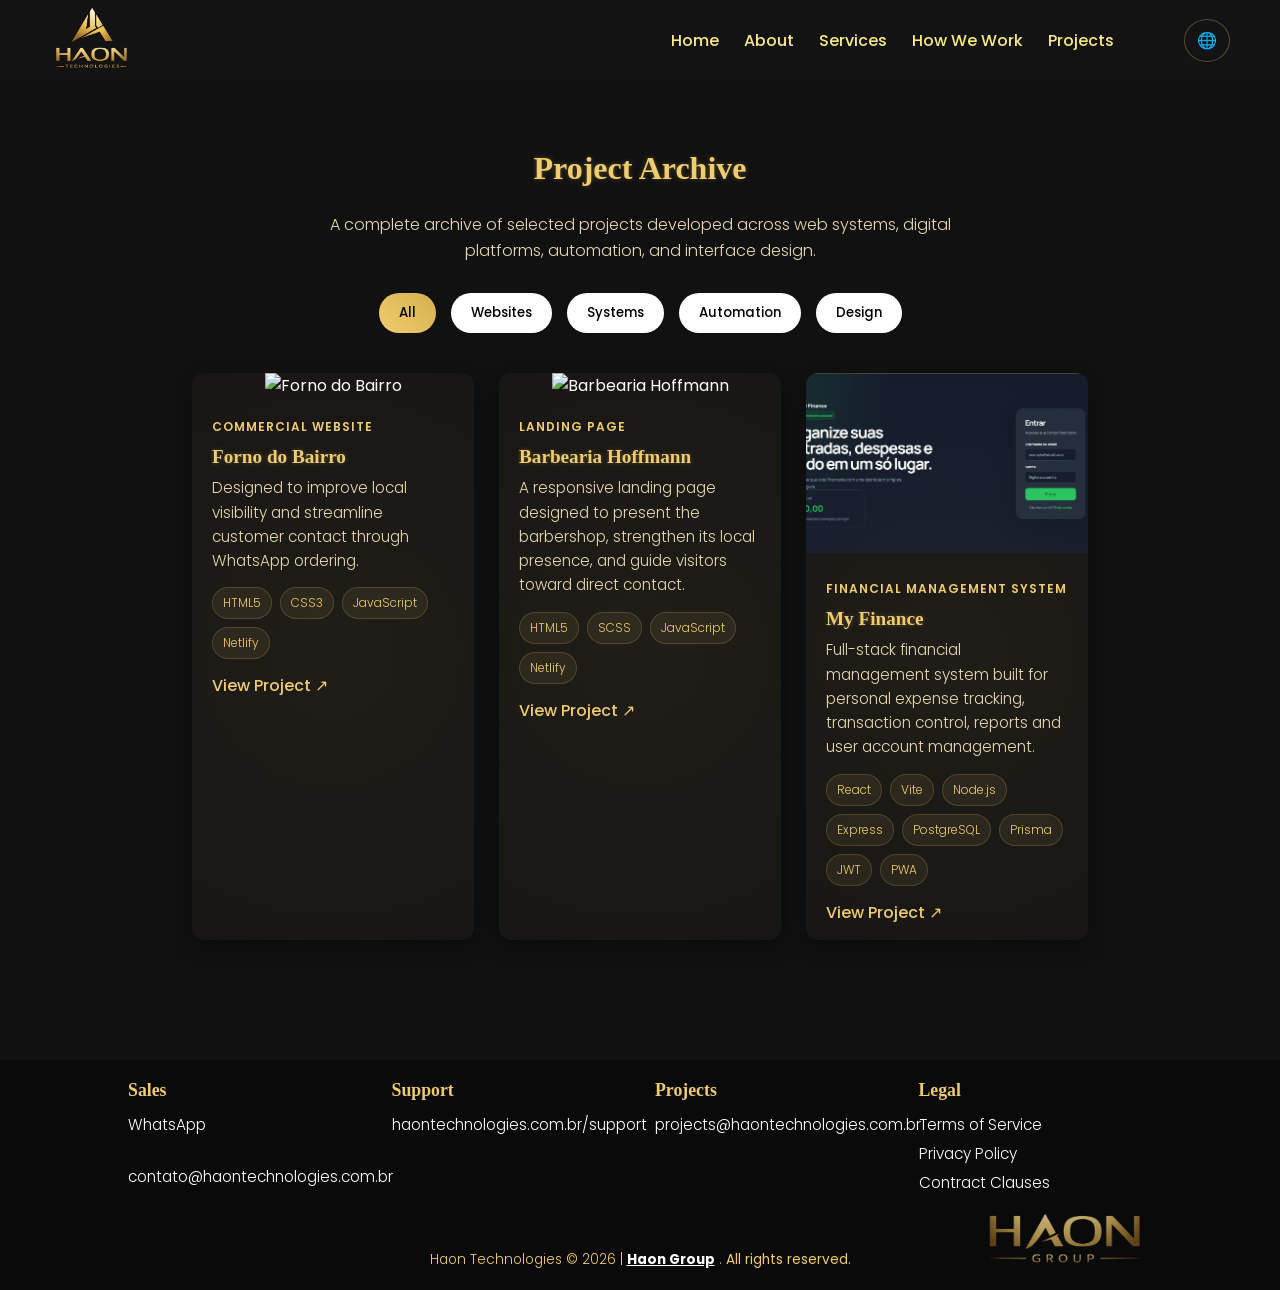
==== projects.html @ c5c193c4 "Add files via upload" ====
<!DOCTYPE html>
<html lang="en-US">

<head>
  <meta charset="UTF-8" />
  <meta name="viewport" content="width=device-width, initial-scale=1.0" />
  <title>Haon Technologies — Project Archive</title>

  <meta name="description" content="Selected projects and technical work developed by Haon Technologies." />

  <meta name="keywords" content="Haon Technologies, Portfolio, Web Development, Systems, Automation, Design" />

  <meta name="author" content="Haon Technologies" />
  <link rel="icon" href="imgs/icon.png" type="image/png" />

  <link rel="preconnect" href="https://fonts.googleapis.com">
  <link rel="preconnect" href="https://fonts.gstatic.com" crossorigin>
  <link href="https://fonts.googleapis.com/css2?family=Poppins:wght@300;400;600&display=swap" rel="stylesheet">

  <link rel="stylesheet" href="style.css" />
</head>

<body>
  <header>
    <div class="logo">
      <img src="imgs/favicon.png" class="logo-img" alt="Haon Technologies">
    </div>

    <nav class="nav-links">
      <ul>
        <li><a href="index.html" data-i18n="nav_home">Home</a></li>
        <li><a href="index.html#sobre" data-i18n="nav_about">About</a></li>
        <li><a href="index.html#servicos" data-i18n="nav_services">Services</a></li>
        <li><a href="index.html#como" data-i18n="nav_how">How We Work</a></li>
        <li><a class="active" href="index.html#projects" data-i18n="nav_portfolio">Projects</a></li>
      </ul>
    </nav>

    <div class="lang-dropdown">
      <button id="langBtn">🌐</button>

      <div class="lang-menu" id="langMenu">
        <div onclick="setLanguage('en')">
          <img src="imgs/us.png" alt="EN"> English
        </div>

        <div onclick="setLanguage('pt')">
          <img src="imgs/br.webp" alt="PT"> Português
        </div>
      </div>
    </div>

    <button class="menu-toggle">☰</button>
  </header>

  <section class="section" style="padding-top: 150px;">
    <h2 data-i18n="portfolio_archive_title">Project Archive</h2>

    <p data-i18n="portfolio_archive_text">
      A complete archive of selected projects developed across web systems,
      digital platforms, automation, and interface design.
    </p>

    <div class="filtros">
      <button class="filtro ativo" data-cat="Todos" data-i18n="filter_all">All</button>
      <button class="filtro" data-cat="Websites">Websites</button>
      <button class="filtro" data-cat="Systems">Systems</button>
      <button class="filtro" data-cat="Automation">Automation</button>
      <button class="filtro" data-cat="Design">Design</button>
    </div>

    <div class="portfolio-grid" id="portfolioGrid"></div>
  </section>

  <footer>
    <div class="footer-container">
      <div class="footer-section">
        <h3 data-i18n="sales_support">Sales</h3>
        <a href="https://wa.me/5599999999999" target="_blank">WhatsApp</a><br>
        <a href="mailto:contato@haontechnologies.com.br">contato@haontechnologies.com.br</a>
      </div>

      <div class="footer-section">
        <h3 data-i18n="technical_support">Support</h3>
        <a href="https://haontechnologies.com.br/suporte" target="_blank">haontechnologies.com.br/support</a>
      </div>

      <div class="footer-section">
        <h3 data-i18n="project_support">Projects</h3>
        <a href="mailto:projetos@haontechnologies.com.br">projects@haontechnologies.com.br</a>
      </div>

      <div class="footer-section">
        <h3 data-i18n="legal_title">Legal</h3>
        <a href="javascript:void(0)" id="termosLink" data-i18n="legal_terms">Terms of Service</a>
        <a href="javascript:void(0)" id="privacidadeLink" data-i18n="legal_privacy">Privacy Policy</a>
        <a href="javascript:void(0)" id="contratoLink" data-i18n="legal_contract">Contract Clauses</a>
      </div>
    </div>

    <p class="footer-bottom">
      Haon Technologies © 2026 |
      <span class="haongroup">
        <a href="https://haongroup.netlify.app" target="_blank" rel="noopener noreferrer">Haon Group</a>
      </span>. <span data-i18n="footer_rights">All rights reserved.</span>
      <img src="imgs/haongroup.png" alt="Haon Group" class="footer-icon" id="haongroupimg">
    </p>
  </footer>

  <script src="script.js"></script>
</body>

</html>
---- style.css ----
/* ====== VARIÁVEIS DE TEMA REFINADAS ====== */
:root {
  --bg1: #0a0a0a;
  --bg2: #1a1a1a;
  --bg3: #0a0a0a;

  --text: #ffffff;
  --text-muted: #e6d9b3;
  --nav-text: #f7eb82;

  --accent: #f0cc6e;
  --accent-hover: #d4b04f;

  --section: #0d0d0d;
  --section-alt: #111111;
  --card: #121212;
  --border: rgba(240,204,110,0.3);

  --hero1: #0a0a0a;
  --hero2: #1a1a1a;

  --header-bg: rgba(20, 20, 20, 0.85);

  --footer-bg: #0a0a0a;
  --footer-text: #fff;
  --footer-link: #ffffff;
  --footer-muted: #f0cc6e;
  --footer-accent: #fff;

  --chip-bg: #ffffff;
}

/* ====== ESTILO BASE ====== */
* {
  margin: 0;
  padding: 0;
  box-sizing: border-box;
  font-family: 'Poppins', sans-serif;
  scroll-behavior: smooth;
  user-select: none;
}

body {
  background: 
  linear-gradient(180deg, var(--bg1), var(--bg2), var(--bg3)),
  url('imgs/noise.png') no-repeat center/cover;
  background-attachment: fixed;
}

/* ------------------------------
   TIPOGRAFIA PREMIUM
--------------------------------*/
h1, h2, h3 {
  font-family: 'Playfair Display', serif;
  font-weight: 600;
}

p, a, span, li {
  font-family: 'Poppins', sans-serif;
  font-weight: 300;
}

/* ------------------------------
   CABEÇALHO
--------------------------------*/
header {
  height: 80px;
  display: flex;
  align-items: center;
  justify-content: space-between;
  padding: 0 50px;
  background: var(--header-bg);
  backdrop-filter: blur(10px);
  position: fixed;
  top: 0;
  left: 0;
  width: 100%;
  z-index: 1000;
  transition: all 0.3s ease;
}

.logo {
  font-size: 1.4rem;
  font-weight: 600;
  color: var(--accent);
  cursor: default;
}

.nav-links ul {
  display: flex;
  gap: 25px;
  list-style: none;
}

.nav-links a {
  text-decoration: none;
  color: var(--nav-text);
  font-weight: 500;
  transition: color 0.3s, letter-spacing 0.3s;
}

header.scrolled nav a {
  color: var(--accent);
}

.nav-links a:hover {
  color: var(--accent);
  letter-spacing: 1px;
}

/* ------------------------------
   HERO (INÍCIO)
--------------------------------*/
.hero {
  height: 110vh;
  background: linear-gradient(135deg, var(--hero1), var(--hero2)), url('imgs/team.jpg') no-repeat center/cover;
  color: #fff;
  display: flex;
  justify-content: center;
  align-items: center;
  text-align: center;
  padding: 0 20px;
  position: relative;
}

.hero::after {
  content: "";
  position: absolute;
  inset: 0;
  background: rgba(0,0,0,0.3);
}

.hero-content {
  max-width: 700px;
  animation: fadeInUp 1.2s ease forwards;
  opacity: 0;
  position: relative;
  z-index: 1;
}

.hero h1 {
  font-size: 2.8rem;
  margin-bottom: 15px;
  line-height: 1.3;
  color: var(--accent);
  text-shadow: 0 0 10px rgba(240,204,110,0.5);
}

.hero p {
  font-size: 1.1rem;
  color: var(--text-muted);
  margin-bottom: 25px;
}

.btn {
  background: linear-gradient(45deg, #f0cc6e, #d4b04f);
  color: #000;
  padding: 12px 28px;
  border-radius: 30px;
  text-decoration: none;
  font-weight: 600;
  letter-spacing: 0.5px;
  text-transform: uppercase;
  transition: all 0.3s ease;
}

.btn:hover {
  background: linear-gradient(45deg, #d4b04f, #f0cc6e);
  transform: scale(1.08);
  box-shadow: 0 8px 20px rgba(240,204,110,0.5);
}

/* ------------------------------
   SEÇÕES GERAIS
--------------------------------*/
.section {
  padding: 120px 15%;
  text-align: center;
  background: var(--section);
  color: var(--text);
  animation: fadeIn 1s ease forwards;
  opacity: 0;
}

.section:nth-child(even) {
  background: var(--section-alt);
}

.section h2 {
  font-size: 2rem;
  margin-bottom: 25px;
  color: var(--accent);
  text-shadow: 0 0 5px rgba(240,204,110,0.3);
}

.section p {
  max-width: 700px;
  margin: 0 auto;
  font-weight: 300;
  color: var(--text-muted);
  line-height: 1.6;
}

/* ------------------------------
   CARDS DE SERVIÇOS
--------------------------------*/
.cards {
  display: flex;
  justify-content: center;
  flex-wrap: wrap;
  gap: 25px;
  margin-top: 40px;
}

.card {
  background: var(--card);
  border-radius: 12px;
  box-shadow: 0 8px 20px rgba(0,0,0,0.35);
  width: 280px;
  padding: 20px;
  transition: all 0.3s ease;
  animation: fadeInUp 1s ease forwards, float 4s ease-in-out infinite;
  border: 1px solid var(--border);
}

.card:hover {
  transform: translateY(-15px) scale(1.05);
  box-shadow: 0 10px 25px rgba(240,204,110,0.35);
}

.card img {
  width: 100%;
  border-radius: 10px;
  margin-bottom: 15px;
  opacity: 0.9; /* sutil para não brigar com o fundo preto */
  transition: transform 0.3s ease, opacity 0.3s ease;
}

.card:hover img {
  transform: scale(1.03);
  opacity: 1;
}

/* ------------------------------
   FORMULÁRIO
--------------------------------*/
.form {
  display: flex;
  flex-direction: column;
  max-width: 400px;
  margin: 0 auto;
  gap: 15px;
}

.form input,
.form textarea {
  padding: 12px 15px;
  border: 1px solid var(--border);
  border-radius: 8px;
  font-size: 1rem;
  resize: none;
  background: var(--card);
  color: var(--text);
  transition: all 0.3s ease;
}

.form input:focus,
.form textarea:focus {
  border-color: var(--accent);
  box-shadow: 0 0 10px rgba(240,204,110,0.3);
  outline: none;
}

.form button {
  background: linear-gradient(45deg, #f0cc6e, #d4b04f);
  color: #000;
  border: none;
  padding: 12px;
  border-radius: 8px;
  font-weight: 600;
  cursor: pointer;
  transition: all 0.3s ease;
}

.form button:hover {
  background: linear-gradient(45deg, #d4b04f, #f0cc6e);
  box-shadow: 0 6px 15px rgba(240,204,110,0.5);
}

/* ------------------------------
   ANIMAÇÕES
--------------------------------*/
@keyframes fadeIn {
  from { opacity: 0; transform: translateY(40px); }
  to { opacity: 1; transform: translateY(0); }
}

@keyframes fadeInUp {
  from { opacity: 0; transform: translateY(30px); }
  to { opacity: 1; transform: translateY(0); }
}

@keyframes float {
  0% { transform: translateY(0px); }
  50% { transform: translateY(-10px); }
  100% { transform: translateY(0px); }
}

/* ------------------------------
   RESPONSIVIDADE
--------------------------------*/
@media (max-width: 768px) {
  header { padding: 15px 25px; }
  nav ul { gap: 15px; }
  .section { padding: 80px 10%; }
  .cards { flex-direction: column; align-items: center; }
  .hero h1 { font-size: 2rem; }
}

/* ------------------------------
   CARD WHATSAPP FLUTUANTE
--------------------------------*/
.whatsapp-card {
  position: fixed;
  bottom: 20px;
  right: 20px;
  width: 60px;
  height: 60px;
  background: linear-gradient(45deg, #25D366, #1ebe5d);
  border-radius: 50%;
  display: flex;
  justify-content: center;
  align-items: center;
  box-shadow: 0 5px 15px rgba(240,204,110,0.2);
  z-index: 1001;
  transition: transform 0.3s, box-shadow 0.3s;
}

.whatsapp-card:hover {
  transform: translateY(-5px);
  box-shadow: 0 8px 20px rgba(240,204,110,0.35);
}

.whatsapp-card img {
  width: 32px;
  height: 32px;
}

/* ------------------------------
   LOGO
--------------------------------*/
.logo-img { max-height: 100%; width: 15%; display: block; cursor: pointer; }
.img-logo { max-height: 100%; width: 40%; }

/* ------------------------------
   FOOTER
--------------------------------*/
footer {
  background: var(--footer-bg);
  color: var(--footer-text);
  padding: 20px 10%;
  font-size: 0.95rem;
}

.footer-container {
  display: flex;
  flex-wrap: wrap;
  gap: 30px;
  justify-content: space-between;
  margin-bottom: 20px;
}

.footer-section {
  flex: 1 1 200px;
  min-width: 180px;
}

.footer-section h3 {
  color: var(--accent);
  margin-bottom: 12px;
}

.footer-section a {
  color: var(--footer-link);
  text-decoration: none;
  transition: color 0.3s;
}

.footer-section a:hover {
  color: var(--accent);
}

.footer-bottom {
  margin-top: 50px;
  text-align: center;
  font-size: 0.85rem;
  color: var(--footer-muted);
  position: relative; /* necessário para o posicionamento absoluto do ícone */
}

.footer-icon {
  position: absolute;
  right: 0;       /* canto inferior direito */
  bottom: 0;
  width: 15%;    /* ajusta o tamanho conforme necessário */
  height: auto;
  transform: translate(-10px, -5px); /* ajusta distância do canto */
  opacity: 0.8;   /* leve transparência para ficar discreto */
  cursor: pointer;
}

.footer-bottom span {
  color: inherit;
  font-weight: normal;
  cursor: default;
  text-decoration: none;
}

.footer-bottom .haongroup a {
  color: #fff;
  font-weight: bold;
  text-decoration: underline;
  cursor: pointer;
}

.haongroup a {
  color: #fff;
}

.haon-footer{
border-top:1px solid var(--accent);
}

.footer-section a {
  display: block;
  color: var(--footer-link);
  text-decoration: none;
  transition: color 0.3s;
  margin-bottom: 6px;
}

@media (max-width: 768px) {
  .footer-bottom {
    position: static; /* permite empilhar texto e imagem */
    display: flex;
    flex-direction: column;
    align-items: center;
    gap: 10px; /* espaço entre texto e imagem */
  }

  .footer-icon {
    position: static; /* remove o absolute */
    width: 130px; /* um pouco maior que no desktop */
    transform: none; /* remove o translate */
    opacity: 1; /* opcional, mais visível */
  }
}

/* ------------------------------
   FILTROS & PORTFOLIO
--------------------------------*/
.filtros {
  margin: 30px 0;
  display: flex;
  justify-content: center;
  gap: 15px;
  flex-wrap: wrap;
}

.filtro {
  background: var(--chip-bg);
  border: none;
  padding: 10px 20px;
  border-radius: 30px;
  cursor: pointer;
  font-weight: 500;
  transition: all 0.3s ease;
}

.filtro:hover,
.filtro.ativo {
  background: linear-gradient(45deg, #f0cc6e, #d4b04f);
  color: #000;
}

.portfolio-grid {
  display: grid;
  grid-template-columns: repeat(auto-fit, minmax(280px, 1fr));
  gap: 25px;
  margin-top: 40px;
}

.projeto-card {
  background: var(--card);
  border-radius: 12px;
  overflow: hidden;
  box-shadow: 0 8px 20px rgba(0,0,0,0.35);
  transition: all 0.3s ease;
  animation: float 5s ease-in-out infinite;
}

.projeto-card:hover {
  transform: translateY(-10px);
  box-shadow: 0 10px 25px rgba(240,204,110,0.35);
}

.projeto-card img { width: 100%; height: 180px; object-fit: cover; }

.projeto-info { padding: 15px 20px; text-align: left; }

.projeto-info h3 {
  color: var(--accent);
  margin-bottom: 8px;
  font-size: 1.2rem;
  text-shadow: 0 0 5px rgba(240,204,110,0.3);
}

.projeto-info p {
  font-size: 0.95rem;
  color: var(--text-muted);
  margin-bottom: 10px;
}

.projeto-info a {
  text-decoration: none;
  color: var(--accent);
  font-weight: 500;
  transition: color 0.3s;
}

.projeto-info a:hover { color: var(--accent-hover); }

/* ------------------------------
   MODAL
--------------------------------*/
.modal {
  display: none;
  position: fixed;
  z-index: 9999;
  left: 0;
  top: 0;
  width: 100%;
  height: 100%;
  background: rgba(0,0,0,0.7);
  justify-content: center;
  align-items: center;
  padding: 20px;
}

.modal-content {
  background: var(--section);
  color: var(--text);
  border-radius: 8px;
  max-width: 700px;
  width: 100%;
  padding: 30px;
  box-shadow: 0 0 20px rgba(240,204,110,0.25);
  font-family: 'Poppins', sans-serif;
  line-height: 1.6;
  overflow-y: auto;
  max-height: 80vh;
}

.close {
  float: right;
  font-size: 24px;
  cursor: pointer;
  color: #555;
}

.close:hover {
  color: var(--accent-hover);
}

/* ------------------------------
   DARK MODE OVERRIDES
--------------------------------*/
body.dark nav a { color: var(--nav-text); }
body.dark .hero p { color: var(--text-muted); }
body.dark .projeto-card { box-shadow: 0 4px 15px rgba(0,0,0,0.45); }

/* ------------------------------
   BOTÃO TEMA
--------------------------------*/
.theme-toggle {
  position: fixed;
  bottom: 100px;
  right: 25px;
  width: 55px;
  height: 55px;
  border-radius: 50%;
  border: none;
  cursor: pointer;
  background: linear-gradient(135deg, var(--accent), var(--accent-hover));
  box-shadow: 0 0 20px rgba(240,204,110,0.35);
  display: flex;
  align-items: center;
  justify-content: center;
  font-size: 22px;
  color: white;
  z-index: 2000;
  transition: transform 0.3s ease, box-shadow 0.3s ease;
}

.theme-toggle:hover {
  transform: scale(1.1);
  box-shadow: 0 0 25px var(--accent-hover);
}

.projeto-card {
  position: relative;
  overflow: hidden;
}

.projeto-card::before {
  content: '';
  position: absolute;
  top: var(--y, 50%);
  left: var(--x, 50%);
  width: 200%;
  height: 200%;
  background: radial-gradient(circle at center, rgba(240, 203, 110, 0.063) 0%, transparent 80%);
  transform: translate(-50%, -50%);
  pointer-events: none;
  transition: top 0.2s, left 0.2s;
}

.sobre-container {
  display: flex;
  align-items: center;
  justify-content: space-between;
  gap: 40px;
  flex-wrap: wrap; /* permite quebrar em várias linhas no mobile */
  padding: 0 10%;  /* evita que toque nas bordas da tela */
}

.sobre-text {
  flex: 1 1 300px; /* ocupa mínimo 300px, mas pode crescer */
  color: var(--text);
}

.sobre-img {
  flex: 1 1 300px; /* ocupa mínimo 300px, mas pode crescer */
  display: flex;
  justify-content: center;
}

.sobre-img img {
  max-width: 100%; /* nunca ultrapassa a largura do container */
  height: auto;
  border-radius: 12px;
  box-shadow: 0 5px 25px rgba(0,0,0,0.5);
}

@media (max-width: 768px) {
  header {
    padding: 10px 20px;
    height: auto; /* deixa a altura automática pra não cortar */
    flex-direction: column;
    align-items: center;
    gap: 10px; /* espaço entre logo e nav */
  }

  .logo {
    display: flex;
    align-items: center;
    justify-content: center;
    gap: 10px;
  }

  .logo-img {
    content: url('imgs/icon.png');
    width: 60px;  /* maior e visível */
    height: auto;
    filter: drop-shadow(0 0 4px var(--accent));
  }

  nav ul {
    flex-direction: column; /* menu vertical no mobile */
    align-items: center;
    gap: 10px;
  }

  nav a {
    font-size: 1rem; /* ajusta o tamanho dos links */
    text-align: center;
  }
}

@media (max-width: 768px) {
  .hero {
    height: auto;
    min-height: 80vh; /* ocupa bastante tela sem cortar */
    padding: 60px 15px;
  }

  .hero h1 {
    font-size: 2rem;
  }

  .hero p {
    font-size: 1rem;
  }
}

.menu-toggle {
  display: none;
  font-size: 2rem;
  background: none;
  border: none;
  color: var(--accent);
  cursor: pointer;
}

.nav-links.mobile {
  position: fixed;
  top: 0;
  right: -100%;
  width: 250px;
  height: 100%;
  background: var(--bg2);
  flex-direction: column;
  align-items: flex-start;
  padding: 100px 20px;
  gap: 20px;
  transition: right 0.3s ease;
  z-index: 1500;
}
.nav-links.mobile ul {
  flex-direction: column;
  gap: 20px;
}
.nav-links.mobile a {
  font-size: 1.2rem;
}

/* Ativo (menu aberto) */
.nav-links.mobile.active {
  right: 0;
}

/* HEADER MOBILE */
@media (max-width: 768px) {
  header {
    flex-direction: row;
    justify-content: space-between;
    align-items: center;
    padding: 10px 20px;
    height: 60px;
    position: relative; /* importante para o menu absoluto */
  }

  .logo-img {
    width: 60px;
    height: auto;
    filter: drop-shadow(0 0 4px var(--accent));
  }

  .menu-toggle {
    display: block;
    font-size: 2rem;
    background: none;
    border: none;
    color: var(--accent);
    cursor: pointer;
    z-index: 1010; /* acima do menu */
  }

  /* menu responsivo */
  .nav-links {
    position: absolute; /* não empurra o conteúdo */
    top: 100%; /* logo abaixo da header */
    left: 0;
    width: 100%; /* ocupa a largura da tela */
    background: var(--bg2);
    flex-direction: column;
    display: none; /* escondido por padrão */
    padding: 10px 0;
    z-index: 1000;
  }

  .nav-links.active {
    display: flex; /* mostra quando ativo */
  }

  .nav-links ul {
    flex-direction: column;
    gap: 15px;
    padding: 0 20px;
  }

  .nav-links a {
    font-size: 1.1rem;
    display: block;
    padding: 8px 0;
    text-align: left;
  }
}

@media (max-width: 768px) {
  .sobre-container {
    flex-direction: column; /* empilha imagem e texto */
    gap: 20px; /* menos espaço entre eles */
    padding: 0 5%;
  }

  .sobre-text, .sobre-img {
    flex: 1 1 100%;
    text-align: center;
  }

  .sobre-img img {
    max-width: 90%; /* deixa margem lateral no mobile */
  }
}

nav a.active {
  color: var(--accent);
  font-weight: 600;
  text-decoration: underline;
}

/* ------------------------------
   LANG DROPDOWN PREMIUM
--------------------------------*/
.lang-dropdown {
  position: relative;
}

#langBtn {
  background: transparent;
  border: 1px solid var(--border);
  color: var(--accent);
  padding: 8px 12px;
  border-radius: 50%;
  cursor: pointer;
  font-size: 1rem;
  transition: all 0.3s ease;
}

#langBtn:hover {
  border-color: var(--accent);
  box-shadow: 0 0 10px rgba(240,204,110,0.3);
}

/* menu */
.lang-menu {
  position: absolute;
  top: 120%;
  right: 0;
  background: var(--card);
  border: 1px solid var(--border);
  border-radius: 10px;
  overflow: hidden;
  min-width: 160px;
  display: none;
  box-shadow: 0 10px 25px rgba(0,0,0,0.4);
  backdrop-filter: blur(10px);
  z-index: 2000;
}

/* itens */
.lang-menu div {
  padding: 10px 15px;
  cursor: pointer;
  color: var(--text);
  transition: all 0.25s ease;
}

.lang-menu div:hover {
  background: linear-gradient(45deg, var(--accent), var(--accent-hover));
  color: #000;
}

.lang-menu img {
  width: 18px;
  margin-right: 8px;
  vertical-align: middle;
}

.project-type {
  display: inline-block;
  font-size: 0.75rem;
  font-weight: 600;
  color: var(--accent);
  text-transform: uppercase;
  letter-spacing: 1px;
  margin-bottom: 10px;
}

.project-tags {
  display: flex;
  flex-wrap: wrap;
  gap: 8px;
  margin: 14px 0;
}

.project-tags span {
  font-size: 0.75rem;
  padding: 6px 10px;
  border-radius: 20px;
  background: rgba(240,204,110,0.08);
  border: 1px solid rgba(240,204,110,0.18);
  color: var(--accent);
}

.portfolio-btn {
  display: inline-block;
  margin-top: 40px;
}
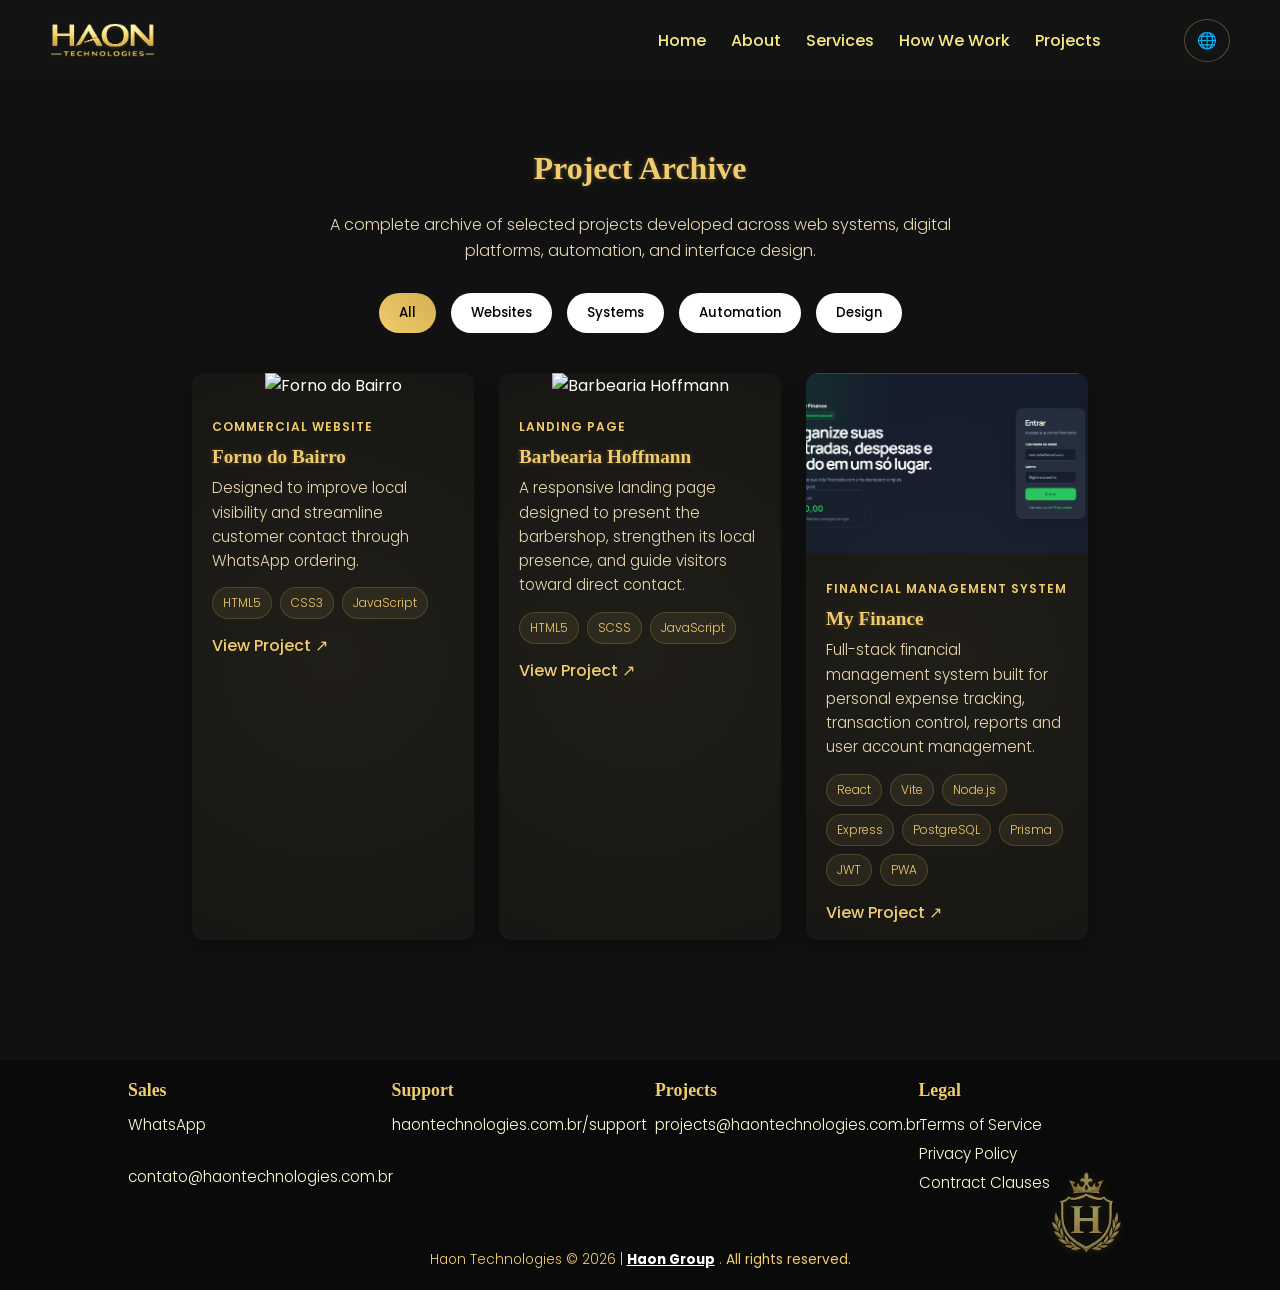
==== commit d56f44bd: "Add files via upload" ====
--- a/projects.html
+++ b/projects.html
@@ -11,7 +11,7 @@
   <meta name="keywords" content="Haon Technologies, Portfolio, Web Development, Systems, Automation, Design" />
 
   <meta name="author" content="Haon Technologies" />
-  <link rel="icon" href="imgs/icon.png" type="image/png" />
+  <link rel="icon" href="imgs/brasao.png" type="image/png" />
 
   <link rel="preconnect" href="https://fonts.googleapis.com">
   <link rel="preconnect" href="https://fonts.gstatic.com" crossorigin>
@@ -23,7 +23,7 @@
 <body>
   <header>
     <div class="logo">
-      <img src="imgs/favicon.png" class="logo-img" alt="Haon Technologies">
+      <img src="imgs/haontech.png" class="logo-img" alt="Haon Technologies">
     </div>
 
     <nav class="nav-links">
@@ -103,9 +103,16 @@
       <span class="haongroup">
         <a href="https://haongroup.netlify.app" target="_blank" rel="noopener noreferrer">Haon Group</a>
       </span>. <span data-i18n="footer_rights">All rights reserved.</span>
-      <img src="imgs/haongroup.png" alt="Haon Group" class="footer-icon" id="haongroupimg">
+      <img src="imgs/brasao.png" alt="Haon Group" class="footer-icon" id="haongroupimg">
     </p>
   </footer>
+
+  <div id="modal" class="modal">
+  <div class="modal-content">
+    <span class="close">&times;</span>
+    <div id="modalText"></div>
+  </div>
+</div>
 
   <script src="script.js"></script>
 </body>
--- a/style.css
+++ b/style.css
@@ -23,7 +23,7 @@
 
   --footer-bg: #0a0a0a;
   --footer-text: #fff;
-  --footer-link: #ffffff;
+  --footer-link: #fffed7;
   --footer-muted: #f0cc6e;
   --footer-accent: #fff;
 
@@ -349,8 +349,9 @@
 /* ------------------------------
    LOGO
 --------------------------------*/
-.logo-img { max-height: 100%; width: 15%; display: block; cursor: pointer; }
-.img-logo { max-height: 100%; width: 40%; }
+.logo-img { max-height: 100%; width: 20%; display: block; cursor: pointer; }
+.img-logo { max-height: 100%; width: 40%; margin-bottom: 50px; }
+.img-logo1 { max-height: 100%; width: 10%; margin-bottom: 50px; }
 
 /* ------------------------------
    FOOTER
@@ -400,13 +401,14 @@
 
 .footer-icon {
   position: absolute;
-  right: 0;       /* canto inferior direito */
-  bottom: 0;
-  width: 15%;    /* ajusta o tamanho conforme necessário */
+  right: 20px;
+  bottom: 10px;
+  width: 7%;    /* ajusta o tamanho conforme necessário */
   height: auto;
   transform: translate(-10px, -5px); /* ajusta distância do canto */
-  opacity: 0.8;   /* leve transparência para ficar discreto */
+  opacity: 0.6;   /* leve transparência para ficar discreto */
   cursor: pointer;
+  filter: drop-shadow(0 0 6px rgba(240,204,110,0.12));
 }
 
 .footer-bottom span {
@@ -437,23 +439,6 @@
   text-decoration: none;
   transition: color 0.3s;
   margin-bottom: 6px;
-}
-
-@media (max-width: 768px) {
-  .footer-bottom {
-    position: static; /* permite empilhar texto e imagem */
-    display: flex;
-    flex-direction: column;
-    align-items: center;
-    gap: 10px; /* espaço entre texto e imagem */
-  }
-
-  .footer-icon {
-    position: static; /* remove o absolute */
-    width: 130px; /* um pouco maior que no desktop */
-    transform: none; /* remove o translate */
-    opacity: 1; /* opcional, mais visível */
-  }
 }
 
 /* ------------------------------
@@ -650,57 +635,6 @@
   height: auto;
   border-radius: 12px;
   box-shadow: 0 5px 25px rgba(0,0,0,0.5);
-}
-
-@media (max-width: 768px) {
-  header {
-    padding: 10px 20px;
-    height: auto; /* deixa a altura automática pra não cortar */
-    flex-direction: column;
-    align-items: center;
-    gap: 10px; /* espaço entre logo e nav */
-  }
-
-  .logo {
-    display: flex;
-    align-items: center;
-    justify-content: center;
-    gap: 10px;
-  }
-
-  .logo-img {
-    content: url('imgs/icon.png');
-    width: 60px;  /* maior e visível */
-    height: auto;
-    filter: drop-shadow(0 0 4px var(--accent));
-  }
-
-  nav ul {
-    flex-direction: column; /* menu vertical no mobile */
-    align-items: center;
-    gap: 10px;
-  }
-
-  nav a {
-    font-size: 1rem; /* ajusta o tamanho dos links */
-    text-align: center;
-  }
-}
-
-@media (max-width: 768px) {
-  .hero {
-    height: auto;
-    min-height: 80vh; /* ocupa bastante tela sem cortar */
-    padding: 60px 15px;
-  }
-
-  .hero h1 {
-    font-size: 2rem;
-  }
-
-  .hero p {
-    font-size: 1rem;
-  }
 }
 
 .menu-toggle {
@@ -737,81 +671,6 @@
 /* Ativo (menu aberto) */
 .nav-links.mobile.active {
   right: 0;
-}
-
-/* HEADER MOBILE */
-@media (max-width: 768px) {
-  header {
-    flex-direction: row;
-    justify-content: space-between;
-    align-items: center;
-    padding: 10px 20px;
-    height: 60px;
-    position: relative; /* importante para o menu absoluto */
-  }
-
-  .logo-img {
-    width: 60px;
-    height: auto;
-    filter: drop-shadow(0 0 4px var(--accent));
-  }
-
-  .menu-toggle {
-    display: block;
-    font-size: 2rem;
-    background: none;
-    border: none;
-    color: var(--accent);
-    cursor: pointer;
-    z-index: 1010; /* acima do menu */
-  }
-
-  /* menu responsivo */
-  .nav-links {
-    position: absolute; /* não empurra o conteúdo */
-    top: 100%; /* logo abaixo da header */
-    left: 0;
-    width: 100%; /* ocupa a largura da tela */
-    background: var(--bg2);
-    flex-direction: column;
-    display: none; /* escondido por padrão */
-    padding: 10px 0;
-    z-index: 1000;
-  }
-
-  .nav-links.active {
-    display: flex; /* mostra quando ativo */
-  }
-
-  .nav-links ul {
-    flex-direction: column;
-    gap: 15px;
-    padding: 0 20px;
-  }
-
-  .nav-links a {
-    font-size: 1.1rem;
-    display: block;
-    padding: 8px 0;
-    text-align: left;
-  }
-}
-
-@media (max-width: 768px) {
-  .sobre-container {
-    flex-direction: column; /* empilha imagem e texto */
-    gap: 20px; /* menos espaço entre eles */
-    padding: 0 5%;
-  }
-
-  .sobre-text, .sobre-img {
-    flex: 1 1 100%;
-    text-align: center;
-  }
-
-  .sobre-img img {
-    max-width: 90%; /* deixa margem lateral no mobile */
-  }
 }
 
 nav a.active {
@@ -907,4 +766,107 @@
 .portfolio-btn {
   display: inline-block;
   margin-top: 40px;
+}
+
+/* HEADER MOBILE */
+@media (max-width: 768px) {
+  header {
+    flex-direction: row;
+    justify-content: space-between;
+    align-items: center;
+    padding: 10px 20px;
+    height: 60px;
+    position: relative; /* importante para o menu absoluto */
+  }
+
+  .logo-img {
+    content: url('imgs/brasao.png');
+    width: 40px !important;
+    height: auto;
+    filter: drop-shadow(0 0 2px rgba(240, 204, 110, 0.35));
+  }
+
+  .menu-toggle {
+    display: block;
+    font-size: 2rem;
+    background: none;
+    border: none;
+    color: var(--accent);
+    cursor: pointer;
+    z-index: 1010; /* acima do menu */
+  }
+
+  /* menu responsivo */
+  .nav-links {
+    position: absolute; /* não empurra o conteúdo */
+    top: 100%; /* logo abaixo da header */
+    left: 0;
+    width: 100%; /* ocupa a largura da tela */
+    background: var(--bg2);
+    flex-direction: column;
+    display: none; /* escondido por padrão */
+    padding: 10px 0;
+    z-index: 1000;
+  }
+
+  .nav-links.active {
+    display: flex; /* mostra quando ativo */
+  }
+
+  .nav-links ul {
+    flex-direction: column;
+    gap: 15px;
+    padding: 0 20px;
+  }
+
+  .nav-links a {
+    font-size: 1.1rem;
+    display: block;
+    padding: 8px 0;
+    text-align: left;
+  }
+
+    .hero {
+    height: auto;
+    min-height: 80vh; /* ocupa bastante tela sem cortar */
+    padding: 60px 15px;
+  }
+
+  .hero h1 {
+    font-size: 2rem;
+  }
+
+  .hero p {
+    font-size: 1rem;
+  }
+
+  .sobre-container {
+    flex-direction: column; /* empilha imagem e texto */
+    gap: 20px; /* menos espaço entre eles */
+    padding: 0 5%;
+  }
+
+  .sobre-text, .sobre-img {
+    flex: 1 1 100%;
+    text-align: center;
+  }
+
+  .sobre-img img {
+    max-width: 90%; /* deixa margem lateral no mobile */
+  }
+
+  .footer-bottom {
+    position: static; /* permite empilhar texto e imagem */
+    display: flex;
+    flex-direction: column;
+    align-items: center;
+    gap: 10px; /* espaço entre texto e imagem */
+  }
+
+  .footer-icon {
+    position: static; /* remove o absolute */
+    width: 130px; /* um pouco maior que no desktop */
+    transform: none; /* remove o translate */
+    opacity: 1; /* opcional, mais visível */
+  }
 }
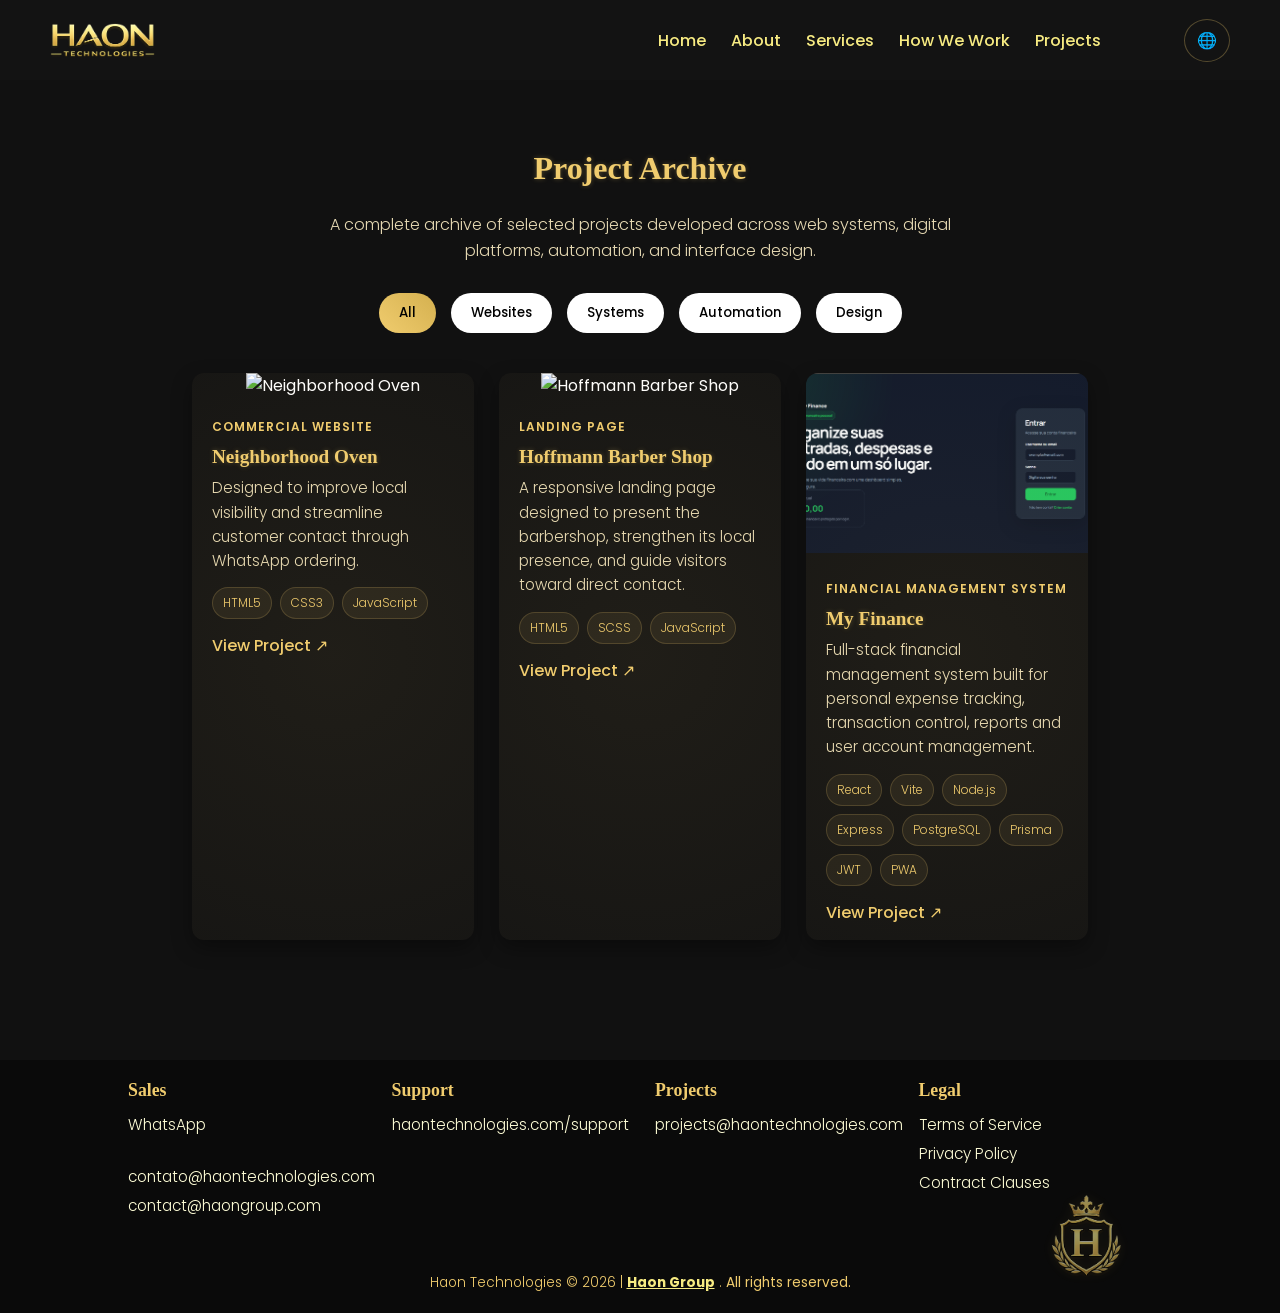
==== commit 61991eeb: "Add files via upload" ====
--- a/projects.html
+++ b/projects.html
@@ -20,7 +20,7 @@
   <link rel="stylesheet" href="style.css" />
 </head>
 
-<body>
+<body data-page="portfolio">
   <header>
     <div class="logo">
       <img src="imgs/haontech.png" class="logo-img" alt="Haon Technologies">
@@ -46,6 +46,10 @@
 
         <div onclick="setLanguage('pt')">
           <img src="imgs/br.webp" alt="PT"> Português
+        </div>
+
+        <div onclick="setLanguage('kr')">
+          <img src="imgs/kr.webp" alt="KR"> 한국어
         </div>
       </div>
     </div>
@@ -77,17 +81,18 @@
       <div class="footer-section">
         <h3 data-i18n="sales_support">Sales</h3>
         <a href="https://wa.me/5599999999999" target="_blank">WhatsApp</a><br>
-        <a href="mailto:contato@haontechnologies.com.br">contato@haontechnologies.com.br</a>
+        <a href="mailto:contato@haontechnologies.com">contato@haontechnologies.com</a>
+        <a href="mailto:contact@haongroup.com">contact@haongroup.com</a>
       </div>
 
       <div class="footer-section">
         <h3 data-i18n="technical_support">Support</h3>
-        <a href="https://haontechnologies.com.br/suporte" target="_blank">haontechnologies.com.br/support</a>
+        <a href="https://haontechnologies.com/suporte" target="_blank">haontechnologies.com/support</a>
       </div>
 
       <div class="footer-section">
         <h3 data-i18n="project_support">Projects</h3>
-        <a href="mailto:projetos@haontechnologies.com.br">projects@haontechnologies.com.br</a>
+        <a href="mailto:projetos@haontechnologies.com">projects@haontechnologies.com</a>
       </div>
 
       <div class="footer-section">
@@ -117,4 +122,4 @@
   <script src="script.js"></script>
 </body>
 
-</html>+</html>
--- a/style.css
+++ b/style.css
@@ -419,7 +419,7 @@
 }
 
 .footer-bottom .haongroup a {
-  color: #fff;
+  color: #f7eb82;
   font-weight: bold;
   text-decoration: underline;
   cursor: pointer;
@@ -619,7 +619,7 @@
   padding: 0 10%;  /* evita que toque nas bordas da tela */
 }
 
-.sobre-text {
+.sobre-texto {
   flex: 1 1 300px; /* ocupa mínimo 300px, mas pode crescer */
   color: var(--text);
 }
@@ -631,7 +631,7 @@
 }
 
 .sobre-img img {
-  max-width: 100%; /* nunca ultrapassa a largura do container */
+  max-width: 60%; /* nunca ultrapassa a largura do container */
   height: auto;
   border-radius: 12px;
   box-shadow: 0 5px 25px rgba(0,0,0,0.5);
